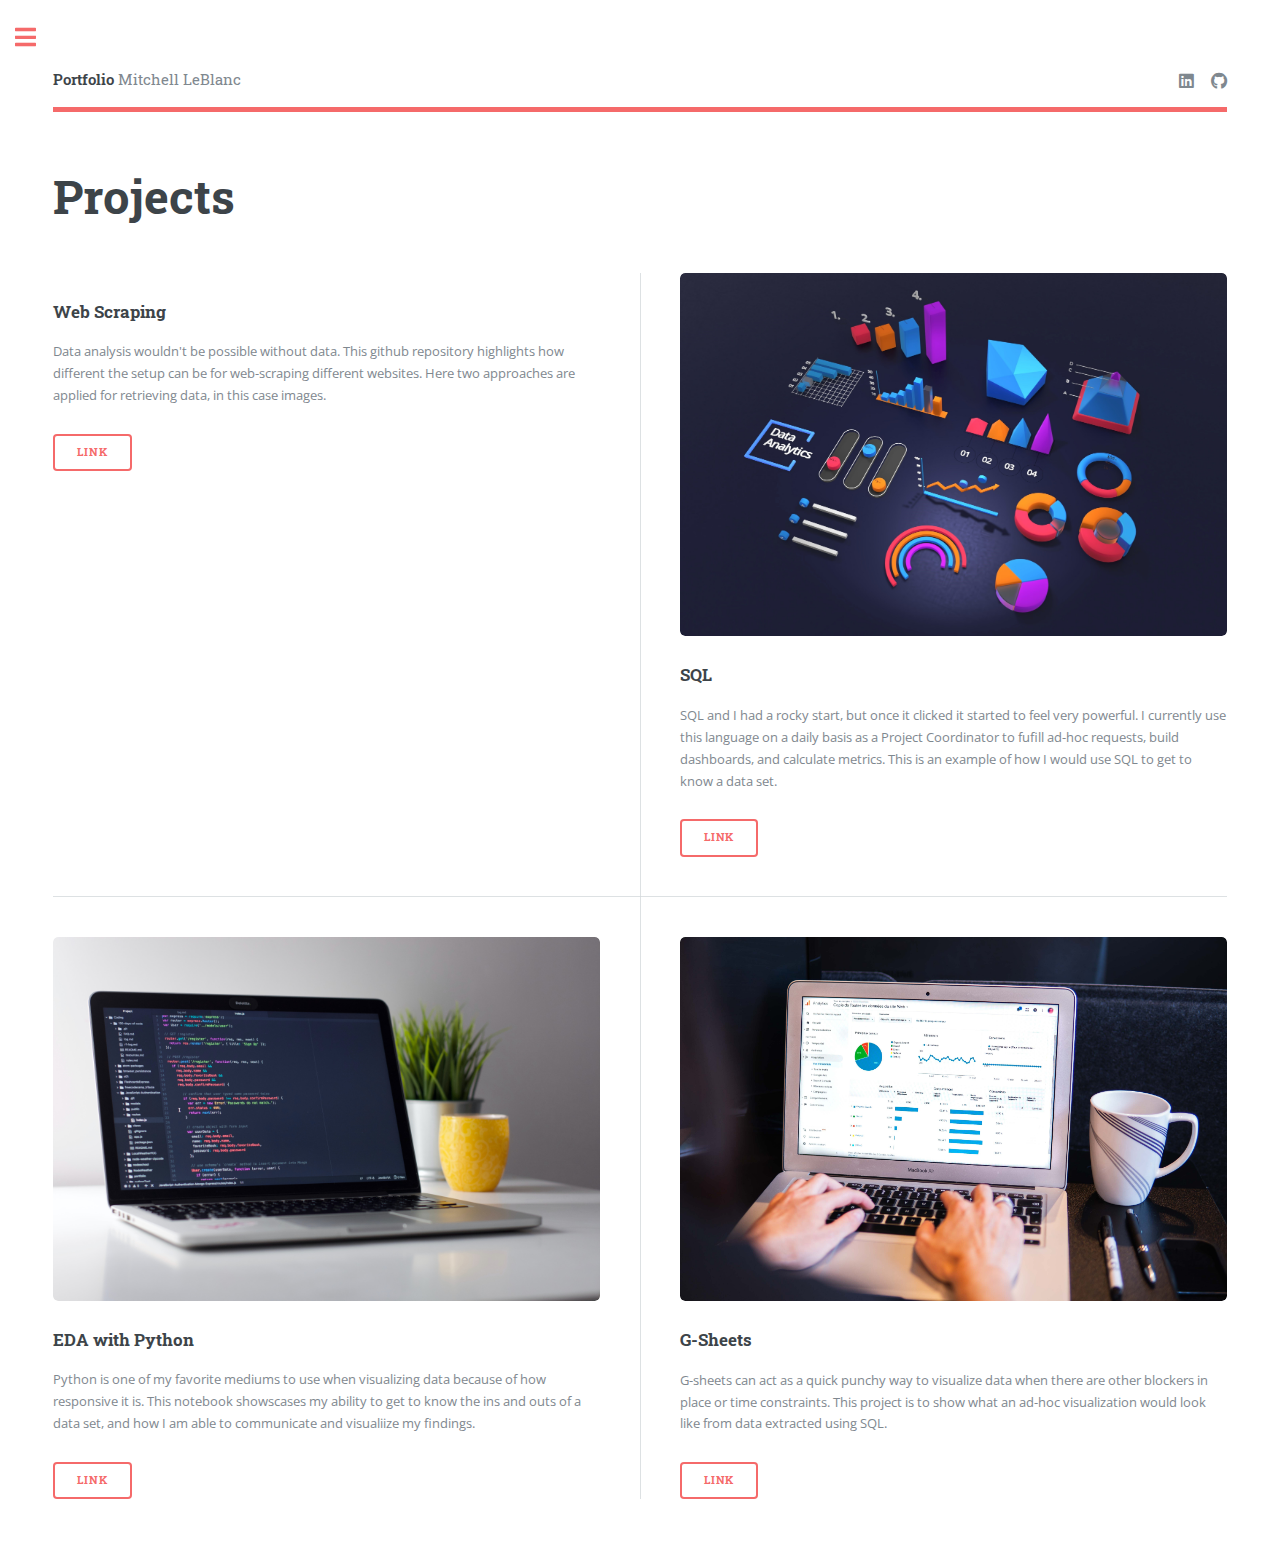
==== generic.html @ 8de735ad "Add files via upload" ====
<!DOCTYPE HTML>
<!--
	Editorial by HTML5 UP
	html5up.net | @ajlkn
	Free for personal and commercial use under the CCA 3.0 license (html5up.net/license)
-->
<html>
	<head>
		<title>Portfolio</title>
		<meta charset="utf-8" />
		<meta name="viewport" content="width=device-width, initial-scale=1, user-scalable=no" />
		<link rel="stylesheet" href="assets/css/main.css" />
	</head>
	<body class="is-preload">

		<!-- Wrapper -->
			<div id="wrapper">

				<!-- Main -->
					<div id="main">
						<div class="inner">

							<!-- Header -->
								<header id="header">
									<a href="index.html" class="logo"><strong>Portfolio</strong> Mitchell LeBlanc</a>
									<ul class="icons">
										<li><a href="https://www.linkedin.com/in/mitchell-leblanc-15a9021b3/" class="icon brands fa-linkedin"><span class="label">Medium</span></a></li>
										<li><a href="https://github.com/mitchell-MSL" class="icon brands fa-github"><span class="label">Instagram</span></a></li>
									</ul>
								</header>

							<!-- Content -->
								<section>
									<header class="main">
										<h1>Projects</h1>
									</header>
									<div class="posts">
										<article>
											<a href="https://github.com/mitchell-MSL/image-scraping" class="image fit"><img src="images/nathan-dumlao-kME9jbKd--s-unsplash.jpg" alt="" /></a>
											<h3>Web Scraping</h3>
											<p>Data analysis wouldn't be possible without data. This github repository highlights how different the setup can be for web-scraping different websites. Here two approaches are applied for retrieving data, in this case images.</p>
											<ul class="actions">
												<li><a href="https://github.com/mitchell-MSL/image-scraping" class="button">Link</a></li>
											</ul>
										</article>
										<article>
											<a href="https://www.kaggle.com/code/mitchellleblanc/eda-with-sql-ca-traffic" class="image fit"><img src="images/choong-deng-xiang--WXQm_NTK0U-unsplash.jpg" alt="" /></a>
											<h3>SQL</h3>
											<p>SQL and I had a rocky start, but once it clicked it started to feel very powerful. I currently use this language on a daily basis as a Project Coordinator to fufill ad-hoc requests, build dashboards, and calculate metrics. This is an example of how I would use SQL to get to know a data set. </p>
											<ul class="actions">
												<li><a href="https://www.kaggle.com/code/mitchellleblanc/eda-with-sql-ca-traffic" class="button">Link</a></li>
											</ul>
										</article>
										<article>
											<a href="https://www.kaggle.com/code/mitchellleblanc/game-sales-eda-msl" class="image fit"><img src="images/clement-helardot-95YRwf6CNw8-unsplash.jpg" alt="" /></a>
											<h3>EDA with Python</h3>
											<p>Python is one of my favorite mediums to use when visualizing data because of how responsive it is. This notebook showscases my ability to get to know the ins and outs of a data set, and how I am able to communicate and visualiize my findings.</p>
											<ul class="actions">
												<li><a href="https://www.kaggle.com/code/mitchellleblanc/game-sales-eda-msl" class="button">Link</a></li>
											</ul>
										</article>
										<article>
											<a href="https://docs.google.com/spreadsheets/d/18WpMLaXsEoI7jK9ycoTpSMz7BChAx4ia5gBkk2yL51Q/edit#gid=0" class="image fit"><img src="images/myriam-jessier-eveI7MOcSmw-unsplash.jpg" alt="" /></a>
											<h3>G-Sheets</h3>
											<p>G-sheets can act as a quick punchy way to visualize data when there are other blockers in place or time constraints. This project is to show what an ad-hoc visualization would look like from data extracted using SQL.</p>
											<ul class="actions">
												<li><a href="https://docs.google.com/spreadsheets/d/18WpMLaXsEoI7jK9ycoTpSMz7BChAx4ia5gBkk2yL51Q/edit#gid=0" class="button">Link</a></li>
											</ul>
										</article>
									</div>
								</section>

						</div>
					</div>

				<!-- Sidebar -->
					<div id="sidebar">
						<div class="inner">

							<!-- Menu -->
								<nav id="menu">
									<header class="major">
										<h2>Menu</h2>
									</header>
									<ul>
										<li><a href="index.html">About</a></li>
										<li><a href="generic.html">Portfolio</a></li>
									</ul>
								</nav>

							<!-- Section -->
								<!-- Section -->
								<section>
									<header class="major">
										<h2>Get in touch</h2>
									</header>
									<p>Please feel free to reach out with any questions or feedback about this portfolio.</p>
									<ul class="contact">
										<li class="icon solid fa-envelope"><a href="mitchell.leblanc.ml@gmail.com">mitchell.leblanc.ml@gmail.com</a></li>
										<li class="icon solid fa-home">Sunnyvale, CA<br />
										94086</li>
									</ul>
								</section>

						</div>
					</div>

			</div>

		<!-- Scripts -->
			<script src="assets/js/jquery.min.js"></script>
			<script src="assets/js/browser.min.js"></script>
			<script src="assets/js/breakpoints.min.js"></script>
			<script src="assets/js/util.js"></script>
			<script src="assets/js/main.js"></script>

	</body>
</html>
---- assets/css/main.css ----
@import url(fontawesome-all.min.css);
@import url("https://fonts.googleapis.com/css?family=Open+Sans:400,600,400italic,600italic|Roboto+Slab:400,700");
/*
	Editorial by HTML5 UP
	html5up.net | @ajlkn
	Free for personal and commercial use under the CCA 3.0 license (html5up.net/license)
*/
html, body, div, span, applet, object,
iframe, h1, h2, h3, h4, h5, h6, p, blockquote,
pre, a, abbr, acronym, address, big, cite,
code, del, dfn, em, img, ins, kbd, q, s, samp,
small, strike, strong, sub, sup, tt, var, b,
u, i, center, dl, dt, dd, ol, ul, li, fieldset,
form, label, legend, table, caption, tbody,
tfoot, thead, tr, th, td, article, aside,
canvas, details, embed, figure, figcaption,
footer, header, hgroup, menu, nav, output, ruby,
section, summary, time, mark, audio, video {
  margin: 0;
  padding: 0;
  border: 0;
  font-size: 100%;
  font: inherit;
  vertical-align: baseline; }

article, aside, details, figcaption, figure,
footer, header, hgroup, menu, nav, section {
  display: block; }

body {
  line-height: 1; }

ol, ul {
  list-style: none; }

blockquote, q {
  quotes: none; }
  blockquote:before, blockquote:after, q:before, q:after {
    content: '';
    content: none; }

table {
  border-collapse: collapse;
  border-spacing: 0; }

body {
  -webkit-text-size-adjust: none; }

mark {
  background-color: transparent;
  color: inherit; }

input::-moz-focus-inner {
  border: 0;
  padding: 0; }

input, select, textarea {
  -moz-appearance: none;
  -webkit-appearance: none;
  -ms-appearance: none;
  appearance: none; }

/* Basic */
@-ms-viewport {
  width: device-width; }

body {
  -ms-overflow-style: scrollbar; }

@media screen and (max-width: 480px) {
  html, body {
    min-width: 320px; } }

html {
  box-sizing: border-box; }

*, *:before, *:after {
  box-sizing: inherit; }

body {
  background: #ffffff; }
  body.is-preload *, body.is-preload *:before, body.is-preload *:after, body.is-resizing *, body.is-resizing *:before, body.is-resizing *:after {
    -moz-animation: none !important;
    -webkit-animation: none !important;
    -ms-animation: none !important;
    animation: none !important;
    -moz-transition: none !important;
    -webkit-transition: none !important;
    -ms-transition: none !important;
    transition: none !important; }

/* Type */
body, input, select, textarea {
  color: #7f888f;
  font-family: "Open Sans", sans-serif;
  font-size: 13pt;
  font-weight: 400;
  line-height: 1.65; }
  @media screen and (max-width: 1680px) {
    body, input, select, textarea {
      font-size: 11pt; } }
  @media screen and (max-width: 1280px) {
    body, input, select, textarea {
      font-size: 10pt; } }
  @media screen and (max-width: 360px) {
    body, input, select, textarea {
      font-size: 9pt; } }

a {
  -moz-transition: color 0.2s ease-in-out, border-bottom-color 0.2s ease-in-out;
  -webkit-transition: color 0.2s ease-in-out, border-bottom-color 0.2s ease-in-out;
  -ms-transition: color 0.2s ease-in-out, border-bottom-color 0.2s ease-in-out;
  transition: color 0.2s ease-in-out, border-bottom-color 0.2s ease-in-out;
  border-bottom: dotted 1px;
  color: #f56a6a;
  text-decoration: none; }
  a:hover {
    border-bottom-color: #f56a6a;
    color: #f56a6a !important; }
    a:hover strong {
      color: inherit; }

strong, b {
  color: #3d4449;
  font-weight: 600; }

em, i {
  font-style: italic; }

p {
  margin: 0 0 2em 0; }

h1, h2, h3, h4, h5, h6 {
  color: #3d4449;
  font-family: "Roboto Slab", serif;
  font-weight: 700;
  line-height: 1.5;
  margin: 0 0 1em 0; }
  h1 a, h2 a, h3 a, h4 a, h5 a, h6 a {
    color: inherit;
    text-decoration: none;
    border-bottom: 0; }

h1 {
  font-size: 4em;
  margin: 0 0 0.5em 0;
  line-height: 1.3; }

h2 {
  font-size: 1.75em; }

h3 {
  font-size: 1.25em; }

h4 {
  font-size: 1.1em; }

h5 {
  font-size: 0.9em; }

h6 {
  font-size: 0.7em; }

@media screen and (max-width: 1680px) {
  h1 {
    font-size: 3.5em; } }

@media screen and (max-width: 980px) {
  h1 {
    font-size: 3.25em; } }

@media screen and (max-width: 736px) {
  h1 {
    font-size: 2em;
    line-height: 1.4; }
  h2 {
    font-size: 1.5em; } }

sub {
  font-size: 0.8em;
  position: relative;
  top: 0.5em; }

sup {
  font-size: 0.8em;
  position: relative;
  top: -0.5em; }

blockquote {
  border-left: solid 3px rgba(210, 215, 217, 0.75);
  font-style: italic;
  margin: 0 0 2em 0;
  padding: 0.5em 0 0.5em 2em; }

code {
  background: rgba(230, 235, 237, 0.25);
  border-radius: 0.375em;
  border: solid 1px rgba(210, 215, 217, 0.75);
  font-family: "Courier New", monospace;
  font-size: 0.9em;
  margin: 0 0.25em;
  padding: 0.25em 0.65em; }

pre {
  -webkit-overflow-scrolling: touch;
  font-family: "Courier New", monospace;
  font-size: 0.9em;
  margin: 0 0 2em 0; }
  pre code {
    display: block;
    line-height: 1.75;
    padding: 1em 1.5em;
    overflow-x: auto; }

hr {
  border: 0;
  border-bottom: solid 1px rgba(210, 215, 217, 0.75);
  margin: 2em 0; }
  hr.major {
    margin: 3em 0; }

.align-left {
  text-align: left; }

.align-center {
  text-align: center; }

.align-right {
  text-align: right; }

/* Row */
.row {
  display: flex;
  flex-wrap: wrap;
  box-sizing: border-box;
  align-items: stretch; }
  .row > * {
    box-sizing: border-box; }
  .row.gtr-uniform > * > :last-child {
    margin-bottom: 0; }
  .row.aln-left {
    justify-content: flex-start; }
  .row.aln-center {
    justify-content: center; }
  .row.aln-right {
    justify-content: flex-end; }
  .row.aln-top {
    align-items: flex-start; }
  .row.aln-middle {
    align-items: center; }
  .row.aln-bottom {
    align-items: flex-end; }
  .row > .imp {
    order: -1; }
  .row > .col-1 {
    width: 8.33333%; }
  .row > .off-1 {
    margin-left: 8.33333%; }
  .row > .col-2 {
    width: 16.66667%; }
  .row > .off-2 {
    margin-left: 16.66667%; }
  .row > .col-3 {
    width: 25%; }
  .row > .off-3 {
    margin-left: 25%; }
  .row > .col-4 {
    width: 33.33333%; }
  .row > .off-4 {
    margin-left: 33.33333%; }
  .row > .col-5 {
    width: 41.66667%; }
  .row > .off-5 {
    margin-left: 41.66667%; }
  .row > .col-6 {
    width: 50%; }
  .row > .off-6 {
    margin-left: 50%; }
  .row > .col-7 {
    width: 58.33333%; }
  .row > .off-7 {
    margin-left: 58.33333%; }
  .row > .col-8 {
    width: 66.66667%; }
  .row > .off-8 {
    margin-left: 66.66667%; }
  .row > .col-9 {
    width: 75%; }
  .row > .off-9 {
    margin-left: 75%; }
  .row > .col-10 {
    width: 83.33333%; }
  .row > .off-10 {
    margin-left: 83.33333%; }
  .row > .col-11 {
    width: 91.66667%; }
  .row > .off-11 {
    margin-left: 91.66667%; }
  .row > .col-12 {
    width: 100%; }
  .row > .off-12 {
    margin-left: 100%; }
  .row.gtr-0 {
    margin-top: 0;
    margin-left: 0em; }
    .row.gtr-0 > * {
      padding: 0 0 0 0em; }
    .row.gtr-0.gtr-uniform {
      margin-top: 0em; }
      .row.gtr-0.gtr-uniform > * {
        padding-top: 0em; }
  .row.gtr-25 {
    margin-top: 0;
    margin-left: -0.375em; }
    .row.gtr-25 > * {
      padding: 0 0 0 0.375em; }
    .row.gtr-25.gtr-uniform {
      margin-top: -0.375em; }
      .row.gtr-25.gtr-uniform > * {
        padding-top: 0.375em; }
  .row.gtr-50 {
    margin-top: 0;
    margin-left: -0.75em; }
    .row.gtr-50 > * {
      padding: 0 0 0 0.75em; }
    .row.gtr-50.gtr-uniform {
      margin-top: -0.75em; }
      .row.gtr-50.gtr-uniform > * {
        padding-top: 0.75em; }
  .row {
    margin-top: 0;
    margin-left: -1.5em; }
    .row > * {
      padding: 0 0 0 1.5em; }
    .row.gtr-uniform {
      margin-top: -1.5em; }
      .row.gtr-uniform > * {
        padding-top: 1.5em; }
  .row.gtr-150 {
    margin-top: 0;
    margin-left: -2.25em; }
    .row.gtr-150 > * {
      padding: 0 0 0 2.25em; }
    .row.gtr-150.gtr-uniform {
      margin-top: -2.25em; }
      .row.gtr-150.gtr-uniform > * {
        padding-top: 2.25em; }
  .row.gtr-200 {
    margin-top: 0;
    margin-left: -3em; }
    .row.gtr-200 > * {
      padding: 0 0 0 3em; }
    .row.gtr-200.gtr-uniform {
      margin-top: -3em; }
      .row.gtr-200.gtr-uniform > * {
        padding-top: 3em; }
  @media screen and (max-width: 1680px) {
    .row {
      display: flex;
      flex-wrap: wrap;
      box-sizing: border-box;
      align-items: stretch; }
      .row > * {
        box-sizing: border-box; }
      .row.gtr-uniform > * > :last-child {
        margin-bottom: 0; }
      .row.aln-left {
        justify-content: flex-start; }
      .row.aln-center {
        justify-content: center; }
      .row.aln-right {
        justify-content: flex-end; }
      .row.aln-top {
        align-items: flex-start; }
      .row.aln-middle {
        align-items: center; }
      .row.aln-bottom {
        align-items: flex-end; }
      .row > .imp-xlarge {
        order: -1; }
      .row > .col-1-xlarge {
        width: 8.33333%; }
      .row > .off-1-xlarge {
        margin-left: 8.33333%; }
      .row > .col-2-xlarge {
        width: 16.66667%; }
      .row > .off-2-xlarge {
        margin-left: 16.66667%; }
      .row > .col-3-xlarge {
        width: 25%; }
      .row > .off-3-xlarge {
        margin-left: 25%; }
      .row > .col-4-xlarge {
        width: 33.33333%; }
      .row > .off-4-xlarge {
        margin-left: 33.33333%; }
      .row > .col-5-xlarge {
        width: 41.66667%; }
      .row > .off-5-xlarge {
        margin-left: 41.66667%; }
      .row > .col-6-xlarge {
        width: 50%; }
      .row > .off-6-xlarge {
        margin-left: 50%; }
      .row > .col-7-xlarge {
        width: 58.33333%; }
      .row > .off-7-xlarge {
        margin-left: 58.33333%; }
      .row > .col-8-xlarge {
        width: 66.66667%; }
      .row > .off-8-xlarge {
        margin-left: 66.66667%; }
      .row > .col-9-xlarge {
        width: 75%; }
      .row > .off-9-xlarge {
        margin-left: 75%; }
      .row > .col-10-xlarge {
        width: 83.33333%; }
      .row > .off-10-xlarge {
        margin-left: 83.33333%; }
      .row > .col-11-xlarge {
        width: 91.66667%; }
      .row > .off-11-xlarge {
        margin-left: 91.66667%; }
      .row > .col-12-xlarge {
        width: 100%; }
      .row > .off-12-xlarge {
        margin-left: 100%; }
      .row.gtr-0 {
        margin-top: 0;
        margin-left: 0em; }
        .row.gtr-0 > * {
          padding: 0 0 0 0em; }
        .row.gtr-0.gtr-uniform {
          margin-top: 0em; }
          .row.gtr-0.gtr-uniform > * {
            padding-top: 0em; }
      .row.gtr-25 {
        margin-top: 0;
        margin-left: -0.375em; }
        .row.gtr-25 > * {
          padding: 0 0 0 0.375em; }
        .row.gtr-25.gtr-uniform {
          margin-top: -0.375em; }
          .row.gtr-25.gtr-uniform > * {
            padding-top: 0.375em; }
      .row.gtr-50 {
        margin-top: 0;
        margin-left: -0.75em; }
        .row.gtr-50 > * {
          padding: 0 0 0 0.75em; }
        .row.gtr-50.gtr-uniform {
          margin-top: -0.75em; }
          .row.gtr-50.gtr-uniform > * {
            padding-top: 0.75em; }
      .row {
        margin-top: 0;
        margin-left: -1.5em; }
        .row > * {
          padding: 0 0 0 1.5em; }
        .row.gtr-uniform {
          margin-top: -1.5em; }
          .row.gtr-uniform > * {
            padding-top: 1.5em; }
      .row.gtr-150 {
        margin-top: 0;
        margin-left: -2.25em; }
        .row.gtr-150 > * {
          padding: 0 0 0 2.25em; }
        .row.gtr-150.gtr-uniform {
          margin-top: -2.25em; }
          .row.gtr-150.gtr-uniform > * {
            padding-top: 2.25em; }
      .row.gtr-200 {
        margin-top: 0;
        margin-left: -3em; }
        .row.gtr-200 > * {
          padding: 0 0 0 3em; }
        .row.gtr-200.gtr-uniform {
          margin-top: -3em; }
          .row.gtr-200.gtr-uniform > * {
            padding-top: 3em; } }
  @media screen and (max-width: 1280px) {
    .row {
      display: flex;
      flex-wrap: wrap;
      box-sizing: border-box;
      align-items: stretch; }
      .row > * {
        box-sizing: border-box; }
      .row.gtr-uniform > * > :last-child {
        margin-bottom: 0; }
      .row.aln-left {
        justify-content: flex-start; }
      .row.aln-center {
        justify-content: center; }
      .row.aln-right {
        justify-content: flex-end; }
      .row.aln-top {
        align-items: flex-start; }
      .row.aln-middle {
        align-items: center; }
      .row.aln-bottom {
        align-items: flex-end; }
      .row > .imp-large {
        order: -1; }
      .row > .col-1-large {
        width: 8.33333%; }
      .row > .off-1-large {
        margin-left: 8.33333%; }
      .row > .col-2-large {
        width: 16.66667%; }
      .row > .off-2-large {
        margin-left: 16.66667%; }
      .row > .col-3-large {
        width: 25%; }
      .row > .off-3-large {
        margin-left: 25%; }
      .row > .col-4-large {
        width: 33.33333%; }
      .row > .off-4-large {
        margin-left: 33.33333%; }
      .row > .col-5-large {
        width: 41.66667%; }
      .row > .off-5-large {
        margin-left: 41.66667%; }
      .row > .col-6-large {
        width: 50%; }
      .row > .off-6-large {
        margin-left: 50%; }
      .row > .col-7-large {
        width: 58.33333%; }
      .row > .off-7-large {
        margin-left: 58.33333%; }
      .row > .col-8-large {
        width: 66.66667%; }
      .row > .off-8-large {
        margin-left: 66.66667%; }
      .row > .col-9-large {
        width: 75%; }
      .row > .off-9-large {
        margin-left: 75%; }
      .row > .col-10-large {
        width: 83.33333%; }
      .row > .off-10-large {
        margin-left: 83.33333%; }
      .row > .col-11-large {
        width: 91.66667%; }
      .row > .off-11-large {
        margin-left: 91.66667%; }
      .row > .col-12-large {
        width: 100%; }
      .row > .off-12-large {
        margin-left: 100%; }
      .row.gtr-0 {
        margin-top: 0;
        margin-left: 0em; }
        .row.gtr-0 > * {
          padding: 0 0 0 0em; }
        .row.gtr-0.gtr-uniform {
          margin-top: 0em; }
          .row.gtr-0.gtr-uniform > * {
            padding-top: 0em; }
      .row.gtr-25 {
        margin-top: 0;
        margin-left: -0.375em; }
        .row.gtr-25 > * {
          padding: 0 0 0 0.375em; }
        .row.gtr-25.gtr-uniform {
          margin-top: -0.375em; }
          .row.gtr-25.gtr-uniform > * {
            padding-top: 0.375em; }
      .row.gtr-50 {
        margin-top: 0;
        margin-left: -0.75em; }
        .row.gtr-50 > * {
          padding: 0 0 0 0.75em; }
        .row.gtr-50.gtr-uniform {
          margin-top: -0.75em; }
          .row.gtr-50.gtr-uniform > * {
            padding-top: 0.75em; }
      .row {
        margin-top: 0;
        margin-left: -1.5em; }
        .row > * {
          padding: 0 0 0 1.5em; }
        .row.gtr-uniform {
          margin-top: -1.5em; }
          .row.gtr-uniform > * {
            padding-top: 1.5em; }
      .row.gtr-150 {
        margin-top: 0;
        margin-left: -2.25em; }
        .row.gtr-150 > * {
          padding: 0 0 0 2.25em; }
        .row.gtr-150.gtr-uniform {
          margin-top: -2.25em; }
          .row.gtr-150.gtr-uniform > * {
            padding-top: 2.25em; }
      .row.gtr-200 {
        margin-top: 0;
        margin-left: -3em; }
        .row.gtr-200 > * {
          padding: 0 0 0 3em; }
        .row.gtr-200.gtr-uniform {
          margin-top: -3em; }
          .row.gtr-200.gtr-uniform > * {
            padding-top: 3em; } }
  @media screen and (max-width: 980px) {
    .row {
      display: flex;
      flex-wrap: wrap;
      box-sizing: border-box;
      align-items: stretch; }
      .row > * {
        box-sizing: border-box; }
      .row.gtr-uniform > * > :last-child {
        margin-bottom: 0; }
      .row.aln-left {
        justify-content: flex-start; }
      .row.aln-center {
        justify-content: center; }
      .row.aln-right {
        justify-content: flex-end; }
      .row.aln-top {
        align-items: flex-start; }
      .row.aln-middle {
        align-items: center; }
      .row.aln-bottom {
        align-items: flex-end; }
      .row > .imp-medium {
        order: -1; }
      .row > .col-1-medium {
        width: 8.33333%; }
      .row > .off-1-medium {
        margin-left: 8.33333%; }
      .row > .col-2-medium {
        width: 16.66667%; }
      .row > .off-2-medium {
        margin-left: 16.66667%; }
      .row > .col-3-medium {
        width: 25%; }
      .row > .off-3-medium {
        margin-left: 25%; }
      .row > .col-4-medium {
        width: 33.33333%; }
      .row > .off-4-medium {
        margin-left: 33.33333%; }
      .row > .col-5-medium {
        width: 41.66667%; }
      .row > .off-5-medium {
        margin-left: 41.66667%; }
      .row > .col-6-medium {
        width: 50%; }
      .row > .off-6-medium {
        margin-left: 50%; }
      .row > .col-7-medium {
        width: 58.33333%; }
      .row > .off-7-medium {
        margin-left: 58.33333%; }
      .row > .col-8-medium {
        width: 66.66667%; }
      .row > .off-8-medium {
        margin-left: 66.66667%; }
      .row > .col-9-medium {
        width: 75%; }
      .row > .off-9-medium {
        margin-left: 75%; }
      .row > .col-10-medium {
        width: 83.33333%; }
      .row > .off-10-medium {
        margin-left: 83.33333%; }
      .row > .col-11-medium {
        width: 91.66667%; }
      .row > .off-11-medium {
        margin-left: 91.66667%; }
      .row > .col-12-medium {
        width: 100%; }
      .row > .off-12-medium {
        margin-left: 100%; }
      .row.gtr-0 {
        margin-top: 0;
        margin-left: 0em; }
        .row.gtr-0 > * {
          padding: 0 0 0 0em; }
        .row.gtr-0.gtr-uniform {
          margin-top: 0em; }
          .row.gtr-0.gtr-uniform > * {
            padding-top: 0em; }
      .row.gtr-25 {
        margin-top: 0;
        margin-left: -0.375em; }
        .row.gtr-25 > * {
          padding: 0 0 0 0.375em; }
        .row.gtr-25.gtr-uniform {
          margin-top: -0.375em; }
          .row.gtr-25.gtr-uniform > * {
            padding-top: 0.375em; }
      .row.gtr-50 {
        margin-top: 0;
        margin-left: -0.75em; }
        .row.gtr-50 > * {
          padding: 0 0 0 0.75em; }
        .row.gtr-50.gtr-uniform {
          margin-top: -0.75em; }
          .row.gtr-50.gtr-uniform > * {
            padding-top: 0.75em; }
      .row {
        margin-top: 0;
        margin-left: -1.5em; }
        .row > * {
          padding: 0 0 0 1.5em; }
        .row.gtr-uniform {
          margin-top: -1.5em; }
          .row.gtr-uniform > * {
            padding-top: 1.5em; }
      .row.gtr-150 {
        margin-top: 0;
        margin-left: -2.25em; }
        .row.gtr-150 > * {
          padding: 0 0 0 2.25em; }
        .row.gtr-150.gtr-uniform {
          margin-top: -2.25em; }
          .row.gtr-150.gtr-uniform > * {
            padding-top: 2.25em; }
      .row.gtr-200 {
        margin-top: 0;
        margin-left: -3em; }
        .row.gtr-200 > * {
          padding: 0 0 0 3em; }
        .row.gtr-200.gtr-uniform {
          margin-top: -3em; }
          .row.gtr-200.gtr-uniform > * {
            padding-top: 3em; } }
  @media screen and (max-width: 736px) {
    .row {
      display: flex;
      flex-wrap: wrap;
      box-sizing: border-box;
      align-items: stretch; }
      .row > * {
        box-sizing: border-box; }
      .row.gtr-uniform > * > :last-child {
        margin-bottom: 0; }
      .row.aln-left {
        justify-content: flex-start; }
      .row.aln-center {
        justify-content: center; }
      .row.aln-right {
        justify-content: flex-end; }
      .row.aln-top {
        align-items: flex-start; }
      .row.aln-middle {
        align-items: center; }
      .row.aln-bottom {
        align-items: flex-end; }
      .row > .imp-small {
        order: -1; }
      .row > .col-1-small {
        width: 8.33333%; }
      .row > .off-1-small {
        margin-left: 8.33333%; }
      .row > .col-2-small {
        width: 16.66667%; }
      .row > .off-2-small {
        margin-left: 16.66667%; }
      .row > .col-3-small {
        width: 25%; }
      .row > .off-3-small {
        margin-left: 25%; }
      .row > .col-4-small {
        width: 33.33333%; }
      .row > .off-4-small {
        margin-left: 33.33333%; }
      .row > .col-5-small {
        width: 41.66667%; }
      .row > .off-5-small {
        margin-left: 41.66667%; }
      .row > .col-6-small {
        width: 50%; }
      .row > .off-6-small {
        margin-left: 50%; }
      .row > .col-7-small {
        width: 58.33333%; }
      .row > .off-7-small {
        margin-left: 58.33333%; }
      .row > .col-8-small {
        width: 66.66667%; }
      .row > .off-8-small {
        margin-left: 66.66667%; }
      .row > .col-9-small {
        width: 75%; }
      .row > .off-9-small {
        margin-left: 75%; }
      .row > .col-10-small {
        width: 83.33333%; }
      .row > .off-10-small {
        margin-left: 83.33333%; }
      .row > .col-11-small {
        width: 91.66667%; }
      .row > .off-11-small {
        margin-left: 91.66667%; }
      .row > .col-12-small {
        width: 100%; }
      .row > .off-12-small {
        margin-left: 100%; }
      .row.gtr-0 {
        margin-top: 0;
        margin-left: 0em; }
        .row.gtr-0 > * {
          padding: 0 0 0 0em; }
        .row.gtr-0.gtr-uniform {
          margin-top: 0em; }
          .row.gtr-0.gtr-uniform > * {
            padding-top: 0em; }
      .row.gtr-25 {
        margin-top: 0;
        margin-left: -0.375em; }
        .row.gtr-25 > * {
          padding: 0 0 0 0.375em; }
        .row.gtr-25.gtr-uniform {
          margin-top: -0.375em; }
          .row.gtr-25.gtr-uniform > * {
            padding-top: 0.375em; }
      .row.gtr-50 {
        margin-top: 0;
        margin-left: -0.75em; }
        .row.gtr-50 > * {
          padding: 0 0 0 0.75em; }
        .row.gtr-50.gtr-uniform {
          margin-top: -0.75em; }
          .row.gtr-50.gtr-uniform > * {
            padding-top: 0.75em; }
      .row {
        margin-top: 0;
        margin-left: -1.5em; }
        .row > * {
          padding: 0 0 0 1.5em; }
        .row.gtr-uniform {
          margin-top: -1.5em; }
          .row.gtr-uniform > * {
            padding-top: 1.5em; }
      .row.gtr-150 {
        margin-top: 0;
        margin-left: -2.25em; }
        .row.gtr-150 > * {
          padding: 0 0 0 2.25em; }
        .row.gtr-150.gtr-uniform {
          margin-top: -2.25em; }
          .row.gtr-150.gtr-uniform > * {
            padding-top: 2.25em; }
      .row.gtr-200 {
        margin-top: 0;
        margin-left: -3em; }
        .row.gtr-200 > * {
          padding: 0 0 0 3em; }
        .row.gtr-200.gtr-uniform {
          margin-top: -3em; }
          .row.gtr-200.gtr-uniform > * {
            padding-top: 3em; } }
  @media screen and (max-width: 480px) {
    .row {
      display: flex;
      flex-wrap: wrap;
      box-sizing: border-box;
      align-items: stretch; }
      .row > * {
        box-sizing: border-box; }
      .row.gtr-uniform > * > :last-child {
        margin-bottom: 0; }
      .row.aln-left {
        justify-content: flex-start; }
      .row.aln-center {
        justify-content: center; }
      .row.aln-right {
        justify-content: flex-end; }
      .row.aln-top {
        align-items: flex-start; }
      .row.aln-middle {
        align-items: center; }
      .row.aln-bottom {
        align-items: flex-end; }
      .row > .imp-xsmall {
        order: -1; }
      .row > .col-1-xsmall {
        width: 8.33333%; }
      .row > .off-1-xsmall {
        margin-left: 8.33333%; }
      .row > .col-2-xsmall {
        width: 16.66667%; }
      .row > .off-2-xsmall {
        margin-left: 16.66667%; }
      .row > .col-3-xsmall {
        width: 25%; }
      .row > .off-3-xsmall {
        margin-left: 25%; }
      .row > .col-4-xsmall {
        width: 33.33333%; }
      .row > .off-4-xsmall {
        margin-left: 33.33333%; }
      .row > .col-5-xsmall {
        width: 41.66667%; }
      .row > .off-5-xsmall {
        margin-left: 41.66667%; }
      .row > .col-6-xsmall {
        width: 50%; }
      .row > .off-6-xsmall {
        margin-left: 50%; }
      .row > .col-7-xsmall {
        width: 58.33333%; }
      .row > .off-7-xsmall {
        margin-left: 58.33333%; }
      .row > .col-8-xsmall {
        width: 66.66667%; }
      .row > .off-8-xsmall {
        margin-left: 66.66667%; }
      .row > .col-9-xsmall {
        width: 75%; }
      .row > .off-9-xsmall {
        margin-left: 75%; }
      .row > .col-10-xsmall {
        width: 83.33333%; }
      .row > .off-10-xsmall {
        margin-left: 83.33333%; }
      .row > .col-11-xsmall {
        width: 91.66667%; }
      .row > .off-11-xsmall {
        margin-left: 91.66667%; }
      .row > .col-12-xsmall {
        width: 100%; }
      .row > .off-12-xsmall {
        margin-left: 100%; }
      .row.gtr-0 {
        margin-top: 0;
        margin-left: 0em; }
        .row.gtr-0 > * {
          padding: 0 0 0 0em; }
        .row.gtr-0.gtr-uniform {
          margin-top: 0em; }
          .row.gtr-0.gtr-uniform > * {
            padding-top: 0em; }
      .row.gtr-25 {
        margin-top: 0;
        margin-left: -0.375em; }
        .row.gtr-25 > * {
          padding: 0 0 0 0.375em; }
        .row.gtr-25.gtr-uniform {
          margin-top: -0.375em; }
          .row.gtr-25.gtr-uniform > * {
            padding-top: 0.375em; }
      .row.gtr-50 {
        margin-top: 0;
        margin-left: -0.75em; }
        .row.gtr-50 > * {
          padding: 0 0 0 0.75em; }
        .row.gtr-50.gtr-uniform {
          margin-top: -0.75em; }
          .row.gtr-50.gtr-uniform > * {
            padding-top: 0.75em; }
      .row {
        margin-top: 0;
        margin-left: -1.5em; }
        .row > * {
          padding: 0 0 0 1.5em; }
        .row.gtr-uniform {
          margin-top: -1.5em; }
          .row.gtr-uniform > * {
            padding-top: 1.5em; }
      .row.gtr-150 {
        margin-top: 0;
        margin-left: -2.25em; }
        .row.gtr-150 > * {
          padding: 0 0 0 2.25em; }
        .row.gtr-150.gtr-uniform {
          margin-top: -2.25em; }
          .row.gtr-150.gtr-uniform > * {
            padding-top: 2.25em; }
      .row.gtr-200 {
        margin-top: 0;
        margin-left: -3em; }
        .row.gtr-200 > * {
          padding: 0 0 0 3em; }
        .row.gtr-200.gtr-uniform {
          margin-top: -3em; }
          .row.gtr-200.gtr-uniform > * {
            padding-top: 3em; } }

/* Section/Article */
section.special, article.special {
  text-align: center; }

header p {
  font-family: "Roboto Slab", serif;
  font-size: 1em;
  font-weight: 400;
  letter-spacing: 0.075em;
  margin-top: -0.5em;
  text-transform: uppercase; }

header.major > :last-child {
  border-bottom: solid 3px #f56a6a;
  display: inline-block;
  margin: 0 0 2em 0;
  padding: 0 0.75em 0.5em 0; }

header.main > :last-child {
  margin: 0 0 1em 0; }

/* Form */
form {
  margin: 0 0 2em 0; }

label {
  color: #3d4449;
  display: block;
  font-size: 0.9em;
  font-weight: 600;
  margin: 0 0 1em 0; }

input[type="text"],
input[type="password"],
input[type="email"],
input[type="tel"],
input[type="search"],
input[type="url"],
select,
textarea {
  -moz-appearance: none;
  -webkit-appearance: none;
  -ms-appearance: none;
  appearance: none;
  background: #ffffff;
  border-radius: 0.375em;
  border: none;
  border: solid 1px rgba(210, 215, 217, 0.75);
  color: inherit;
  display: block;
  outline: 0;
  padding: 0 1em;
  text-decoration: none;
  width: 100%; }
  input[type="text"]:invalid,
  input[type="password"]:invalid,
  input[type="email"]:invalid,
  input[type="tel"]:invalid,
  input[type="search"]:invalid,
  input[type="url"]:invalid,
  select:invalid,
  textarea:invalid {
    box-shadow: none; }
  input[type="text"]:focus,
  input[type="password"]:focus,
  input[type="email"]:focus,
  input[type="tel"]:focus,
  input[type="search"]:focus,
  input[type="url"]:focus,
  select:focus,
  textarea:focus {
    border-color: #f56a6a;
    box-shadow: 0 0 0 1px #f56a6a; }

select {
  background-image: url("data:image/svg+xml;charset=utf8,%3Csvg xmlns='http://www.w3.org/2000/svg' width='40' height='40' preserveAspectRatio='none' viewBox='0 0 40 40'%3E%3Cpath d='M9.4,12.3l10.4,10.4l10.4-10.4c0.2-0.2,0.5-0.4,0.9-0.4c0.3,0,0.6,0.1,0.9,0.4l3.3,3.3c0.2,0.2,0.4,0.5,0.4,0.9 c0,0.4-0.1,0.6-0.4,0.9L20.7,31.9c-0.2,0.2-0.5,0.4-0.9,0.4c-0.3,0-0.6-0.1-0.9-0.4L4.3,17.3c-0.2-0.2-0.4-0.5-0.4-0.9 c0-0.4,0.1-0.6,0.4-0.9l3.3-3.3c0.2-0.2,0.5-0.4,0.9-0.4S9.1,12.1,9.4,12.3z' fill='rgba(210, 215, 217, 0.75)' /%3E%3C/svg%3E");
  background-size: 1.25em;
  background-repeat: no-repeat;
  background-position: calc(100% - 1em) center;
  height: 2.75em;
  padding-right: 2.75em;
  text-overflow: ellipsis; }
  select option {
    color: #3d4449;
    background: #ffffff; }
  select:focus::-ms-value {
    background-color: transparent; }
  select::-ms-expand {
    display: none; }

input[type="text"],
input[type="password"],
input[type="email"],
input[type="tel"],
input[type="search"],
input[type="url"],
select {
  height: 2.75em; }

textarea {
  padding: 0.75em 1em; }

input[type="checkbox"],
input[type="radio"] {
  -moz-appearance: none;
  -webkit-appearance: none;
  -ms-appearance: none;
  appearance: none;
  display: block;
  float: left;
  margin-right: -2em;
  opacity: 0;
  width: 1em;
  z-index: -1; }
  input[type="checkbox"] + label,
  input[type="radio"] + label {
    text-decoration: none;
    color: #7f888f;
    cursor: pointer;
    display: inline-block;
    font-size: 1em;
    font-weight: 400;
    padding-left: 2.4em;
    padding-right: 0.75em;
    position: relative; }
    input[type="checkbox"] + label:before,
    input[type="radio"] + label:before {
      -moz-osx-font-smoothing: grayscale;
      -webkit-font-smoothing: antialiased;
      display: inline-block;
      font-style: normal;
      font-variant: normal;
      text-rendering: auto;
      line-height: 1;
      text-transform: none !important;
      font-family: 'Font Awesome 5 Free';
      font-weight: 900; }
    input[type="checkbox"] + label:before,
    input[type="radio"] + label:before {
      background: #ffffff;
      border-radius: 0.375em;
      border: solid 1px rgba(210, 215, 217, 0.75);
      content: '';
      display: inline-block;
      font-size: 0.8em;
      height: 2.0625em;
      left: 0;
      line-height: 2.0625em;
      position: absolute;
      text-align: center;
      top: 0;
      width: 2.0625em; }
  input[type="checkbox"]:checked + label:before,
  input[type="radio"]:checked + label:before {
    background: #3d4449;
    border-color: #3d4449;
    color: #ffffff;
    content: '\f00c'; }
  input[type="checkbox"]:focus + label:before,
  input[type="radio"]:focus + label:before {
    border-color: #f56a6a;
    box-shadow: 0 0 0 1px #f56a6a; }

input[type="checkbox"] + label:before {
  border-radius: 0.375em; }

input[type="radio"] + label:before {
  border-radius: 100%; }

::-webkit-input-placeholder {
  color: #9fa3a6 !important;
  opacity: 1.0; }

:-moz-placeholder {
  color: #9fa3a6 !important;
  opacity: 1.0; }

::-moz-placeholder {
  color: #9fa3a6 !important;
  opacity: 1.0; }

:-ms-input-placeholder {
  color: #9fa3a6 !important;
  opacity: 1.0; }

/* Box */
.box {
  border-radius: 0.375em;
  border: solid 1px rgba(210, 215, 217, 0.75);
  margin-bottom: 2em;
  padding: 1.5em; }
  .box > :last-child,
  .box > :last-child > :last-child,
  .box > :last-child > :last-child > :last-child {
    margin-bottom: 0; }
  .box.alt {
    border: 0;
    border-radius: 0;
    padding: 0; }

/* Icon */
.icon {
  text-decoration: none;
  border-bottom: none;
  position: relative; }
  .icon:before {
    -moz-osx-font-smoothing: grayscale;
    -webkit-font-smoothing: antialiased;
    display: inline-block;
    font-style: normal;
    font-variant: normal;
    text-rendering: auto;
    line-height: 1;
    text-transform: none !important;
    font-family: 'Font Awesome 5 Free';
    font-weight: 400; }
  .icon > .label {
    display: none; }
  .icon:before {
    line-height: inherit; }
  .icon.solid:before {
    font-weight: 900; }
  .icon.brands:before {
    font-family: 'Font Awesome 5 Brands'; }

/* Image */
.image {
  border-radius: 0.375em;
  border: 0;
  display: inline-block;
  position: relative; }
  .image img {
    border-radius: 0.375em;
    display: block; }
  .image.left, .image.right {
    max-width: 40%; }
    .image.left img, .image.right img {
      width: 100%; }
  .image.left {
    float: left;
    padding: 0 1.5em 1em 0;
    top: 0.25em; }
  .image.right {
    float: right;
    padding: 0 0 1em 1.5em;
    top: 0.25em; }
  .image.fit {
    display: block;
    margin: 0 0 2em 0;
    width: 100%; }
    .image.fit img {
      width: 100%; }
  .image.main {
    display: block;
    margin: 0 0 3em 0;
    width: 100%; }
    .image.main img {
      width: 100%; }

a.image {
  overflow: hidden; }
  a.image img {
    -moz-transition: -moz-transform 0.2s ease;
    -webkit-transition: -webkit-transform 0.2s ease;
    -ms-transition: -ms-transform 0.2s ease;
    transition: transform 0.2s ease; }
  a.image:hover img {
    -moz-transform: scale(1.075);
    -webkit-transform: scale(1.075);
    -ms-transform: scale(1.075);
    transform: scale(1.075); }

/* List */
ol {
  list-style: decimal;
  margin: 0 0 2em 0;
  padding-left: 1.25em; }
  ol li {
    padding-left: 0.25em; }

ul {
  list-style: disc;
  margin: 0 0 2em 0;
  padding-left: 1em; }
  ul li {
    padding-left: 0.5em; }
  ul.alt {
    list-style: none;
    padding-left: 0; }
    ul.alt li {
      border-top: solid 1px rgba(210, 215, 217, 0.75);
      padding: 0.5em 0; }
      ul.alt li:first-child {
        border-top: 0;
        padding-top: 0; }

dl {
  margin: 0 0 2em 0; }
  dl dt {
    display: block;
    font-weight: 600;
    margin: 0 0 1em 0; }
  dl dd {
    margin-left: 2em; }

/* Actions */
ul.actions {
  display: -moz-flex;
  display: -webkit-flex;
  display: -ms-flex;
  display: flex;
  cursor: default;
  list-style: none;
  margin-left: -1em;
  padding-left: 0; }
  ul.actions li {
    padding: 0 0 0 1em;
    vertical-align: middle; }
  ul.actions.special {
    -moz-justify-content: center;
    -webkit-justify-content: center;
    -ms-justify-content: center;
    justify-content: center;
    width: 100%;
    margin-left: 0; }
    ul.actions.special li:first-child {
      padding-left: 0; }
  ul.actions.stacked {
    -moz-flex-direction: column;
    -webkit-flex-direction: column;
    -ms-flex-direction: column;
    flex-direction: column;
    margin-left: 0; }
    ul.actions.stacked li {
      padding: 1.3em 0 0 0; }
      ul.actions.stacked li:first-child {
        padding-top: 0; }
  ul.actions.fit {
    width: calc(100% + 1em); }
    ul.actions.fit li {
      -moz-flex-grow: 1;
      -webkit-flex-grow: 1;
      -ms-flex-grow: 1;
      flex-grow: 1;
      -moz-flex-shrink: 1;
      -webkit-flex-shrink: 1;
      -ms-flex-shrink: 1;
      flex-shrink: 1;
      width: 100%; }
      ul.actions.fit li > * {
        width: 100%; }
    ul.actions.fit.stacked {
      width: 100%; }

/* Icons */
ul.icons {
  cursor: default;
  list-style: none;
  padding-left: 0; }
  ul.icons li {
    display: inline-block;
    padding: 0 1em 0 0; }
    ul.icons li:last-child {
      padding-right: 0; }
    ul.icons li .icon {
      color: inherit; }
      ul.icons li .icon:before {
        font-size: 1.25em; }

/* Contact */
ul.contact {
  list-style: none;
  padding: 0; }
  ul.contact li {
    text-decoration: none;
    border-top: solid 1px rgba(210, 215, 217, 0.75);
    margin: 1.5em 0 0 0;
    padding: 1.5em 0 0 3em;
    position: relative; }
    ul.contact li:before {
      -moz-osx-font-smoothing: grayscale;
      -webkit-font-smoothing: antialiased;
      display: inline-block;
      font-style: normal;
      font-variant: normal;
      text-rendering: auto;
      line-height: 1;
      text-transform: none !important;
      font-family: 'Font Awesome 5 Free';
      font-weight: 400; }
    ul.contact li:before {
      color: #f56a6a;
      display: inline-block;
      font-size: 1.5em;
      height: 1.125em;
      left: 0;
      line-height: 1.125em;
      position: absolute;
      text-align: center;
      top: 1em;
      width: 1.5em; }
    ul.contact li:first-child {
      border-top: 0;
      margin-top: 0;
      padding-top: 0; }
      ul.contact li:first-child:before {
        top: 0; }
    ul.contact li a {
      color: inherit; }

/* Pagination */
ul.pagination {
  cursor: default;
  list-style: none;
  padding-left: 0; }
  ul.pagination li {
    display: inline-block;
    padding-left: 0;
    vertical-align: middle; }
    ul.pagination li > .page {
      -moz-transition: background-color 0.2s ease-in-out, color 0.2s ease-in-out;
      -webkit-transition: background-color 0.2s ease-in-out, color 0.2s ease-in-out;
      -ms-transition: background-color 0.2s ease-in-out, color 0.2s ease-in-out;
      transition: background-color 0.2s ease-in-out, color 0.2s ease-in-out;
      border-bottom: 0;
      border-radius: 0.375em;
      display: inline-block;
      font-size: 0.8em;
      font-weight: 600;
      height: 2em;
      line-height: 2em;
      margin: 0 0.125em;
      min-width: 2em;
      padding: 0 0.5em;
      text-align: center; }
      ul.pagination li > .page.active {
        background-color: #f56a6a;
        color: #ffffff !important; }
        ul.pagination li > .page.active:hover {
          background-color: #f67878; }
        ul.pagination li > .page.active:active {
          background-color: #f45c5c; }
    ul.pagination li:first-child {
      padding-right: 0.75em; }
    ul.pagination li:last-child {
      padding-left: 0.75em; }
  @media screen and (max-width: 480px) {
    ul.pagination li:nth-child(n+2):nth-last-child(n+2) {
      display: none; }
    ul.pagination li:first-child {
      padding-right: 0; } }

/* Table */
.table-wrapper {
  -webkit-overflow-scrolling: touch;
  overflow-x: auto; }

table {
  margin: 0 0 2em 0;
  width: 100%; }
  table tbody tr {
    border: solid 1px rgba(210, 215, 217, 0.75);
    border-left: 0;
    border-right: 0; }
    table tbody tr:nth-child(2n + 1) {
      background-color: rgba(230, 235, 237, 0.25); }
  table td {
    padding: 0.75em 0.75em; }
  table th {
    color: #3d4449;
    font-size: 0.9em;
    font-weight: 600;
    padding: 0 0.75em 0.75em 0.75em;
    text-align: left; }
  table thead {
    border-bottom: solid 2px rgba(210, 215, 217, 0.75); }
  table tfoot {
    border-top: solid 2px rgba(210, 215, 217, 0.75); }
  table.alt {
    border-collapse: separate; }
    table.alt tbody tr td {
      border: solid 1px rgba(210, 215, 217, 0.75);
      border-left-width: 0;
      border-top-width: 0; }
      table.alt tbody tr td:first-child {
        border-left-width: 1px; }
    table.alt tbody tr:first-child td {
      border-top-width: 1px; }
    table.alt thead {
      border-bottom: 0; }
    table.alt tfoot {
      border-top: 0; }

/* Button */
input[type="submit"],
input[type="reset"],
input[type="button"],
button,
.button {
  -moz-appearance: none;
  -webkit-appearance: none;
  -ms-appearance: none;
  appearance: none;
  -moz-transition: background-color 0.2s ease-in-out, color 0.2s ease-in-out;
  -webkit-transition: background-color 0.2s ease-in-out, color 0.2s ease-in-out;
  -ms-transition: background-color 0.2s ease-in-out, color 0.2s ease-in-out;
  transition: background-color 0.2s ease-in-out, color 0.2s ease-in-out;
  background-color: transparent;
  border-radius: 0.375em;
  border: 0;
  box-shadow: inset 0 0 0 2px #f56a6a;
  color: #f56a6a !important;
  cursor: pointer;
  display: inline-block;
  font-family: "Roboto Slab", serif;
  font-size: 0.8em;
  font-weight: 700;
  height: 3.5em;
  letter-spacing: 0.075em;
  line-height: 3.5em;
  padding: 0 2.25em;
  text-align: center;
  text-decoration: none;
  text-transform: uppercase;
  white-space: nowrap; }
  input[type="submit"]:hover,
  input[type="reset"]:hover,
  input[type="button"]:hover,
  button:hover,
  .button:hover {
    background-color: rgba(245, 106, 106, 0.05); }
  input[type="submit"]:active,
  input[type="reset"]:active,
  input[type="button"]:active,
  button:active,
  .button:active {
    background-color: rgba(245, 106, 106, 0.15); }
  input[type="submit"].icon:before,
  input[type="reset"].icon:before,
  input[type="button"].icon:before,
  button.icon:before,
  .button.icon:before {
    margin-right: 0.5em; }
  input[type="submit"].fit,
  input[type="reset"].fit,
  input[type="button"].fit,
  button.fit,
  .button.fit {
    width: 100%; }
  input[type="submit"].small,
  input[type="reset"].small,
  input[type="button"].small,
  button.small,
  .button.small {
    font-size: 0.6em; }
  input[type="submit"].large,
  input[type="reset"].large,
  input[type="button"].large,
  button.large,
  .button.large {
    font-size: 1em;
    height: 3.65em;
    line-height: 3.65em; }
  input[type="submit"].primary,
  input[type="reset"].primary,
  input[type="button"].primary,
  button.primary,
  .button.primary {
    background-color: #f56a6a;
    box-shadow: none;
    color: #ffffff !important; }
    input[type="submit"].primary:hover,
    input[type="reset"].primary:hover,
    input[type="button"].primary:hover,
    button.primary:hover,
    .button.primary:hover {
      background-color: #f67878; }
    input[type="submit"].primary:active,
    input[type="reset"].primary:active,
    input[type="button"].primary:active,
    button.primary:active,
    .button.primary:active {
      background-color: #f45c5c; }
  input[type="submit"].disabled, input[type="submit"]:disabled,
  input[type="reset"].disabled,
  input[type="reset"]:disabled,
  input[type="button"].disabled,
  input[type="button"]:disabled,
  button.disabled,
  button:disabled,
  .button.disabled,
  .button:disabled {
    pointer-events: none;
    opacity: 0.25; }

/* Mini Posts */
.mini-posts article {
  border-top: solid 1px rgba(210, 215, 217, 0.75);
  margin-top: 2em;
  padding-top: 2em; }
  .mini-posts article .image {
    display: block;
    margin: 0 0 1.5em 0; }
    .mini-posts article .image img {
      display: block;
      width: 100%; }
  .mini-posts article:first-child {
    border-top: 0;
    margin-top: 0;
    padding-top: 0; }

/* Features */
.features {
  display: -moz-flex;
  display: -webkit-flex;
  display: -ms-flex;
  display: flex;
  -moz-flex-wrap: wrap;
  -webkit-flex-wrap: wrap;
  -ms-flex-wrap: wrap;
  flex-wrap: wrap;
  margin: 0 0 2em -3em;
  width: calc(100% + 3em); }
  .features article {
    -moz-align-items: center;
    -webkit-align-items: center;
    -ms-align-items: center;
    align-items: center;
    display: -moz-flex;
    display: -webkit-flex;
    display: -ms-flex;
    display: flex;
    margin: 0 0 3em 3em;
    position: relative;
    width: calc(50% - 3em); }
    .features article:nth-child(2n - 1) {
      margin-right: 1.5em; }
    .features article:nth-child(2n) {
      margin-left: 1.5em; }
    .features article:nth-last-child(1), .features article:nth-last-child(2) {
      margin-bottom: 0; }
    .features article .icon {
      -moz-flex-grow: 0;
      -webkit-flex-grow: 0;
      -ms-flex-grow: 0;
      flex-grow: 0;
      -moz-flex-shrink: 0;
      -webkit-flex-shrink: 0;
      -ms-flex-shrink: 0;
      flex-shrink: 0;
      display: block;
      height: 10em;
      line-height: 10em;
      margin: 0 2em 0 0;
      text-align: center;
      width: 10em; }
      .features article .icon:before {
        color: #f56a6a;
        font-size: 2.75rem;
        position: relative;
        top: 0.05em; }
      .features article .icon:after {
        -moz-transform: rotate(45deg);
        -webkit-transform: rotate(45deg);
        -ms-transform: rotate(45deg);
        transform: rotate(45deg);
        border-radius: 0.25rem;
        border: solid 2px rgba(210, 215, 217, 0.75);
        content: '';
        display: block;
        height: 7em;
        left: 50%;
        margin: -3.5em 0 0 -3.5em;
        position: absolute;
        top: 50%;
        width: 7em; }
    .features article .content {
      -moz-flex-grow: 1;
      -webkit-flex-grow: 1;
      -ms-flex-grow: 1;
      flex-grow: 1;
      -moz-flex-shrink: 1;
      -webkit-flex-shrink: 1;
      -ms-flex-shrink: 1;
      flex-shrink: 1;
      width: 100%; }
      .features article .content > :last-child {
        margin-bottom: 0; }
  @media screen and (max-width: 980px) {
    .features {
      margin: 0 0 2em 0;
      width: 100%; }
      .features article {
        margin: 0 0 3em 0;
        width: 100%; }
        .features article:nth-child(2n - 1) {
          margin-right: 0; }
        .features article:nth-child(2n) {
          margin-left: 0; }
        .features article:nth-last-child(1), .features article:nth-last-child(2) {
          margin-bottom: 3em; }
        .features article:last-child {
          margin-bottom: 0; }
        .features article .icon {
          height: 8em;
          line-height: 8em;
          width: 8em; }
          .features article .icon:before {
            font-size: 2.25rem; }
          .features article .icon:after {
            height: 6em;
            margin: -3em 0 0 -3em;
            width: 6em; } }
  @media screen and (max-width: 480px) {
    .features article {
      -moz-flex-direction: column;
      -webkit-flex-direction: column;
      -ms-flex-direction: column;
      flex-direction: column;
      -moz-align-items: -moz-flex-start;
      -webkit-align-items: -webkit-flex-start;
      -ms-align-items: -ms-flex-start;
      align-items: flex-start; }
      .features article .icon {
        height: 6em;
        line-height: 6em;
        margin: 0 0 1.5em 0;
        width: 6em; }
        .features article .icon:before {
          font-size: 1.5rem; }
        .features article .icon:after {
          height: 4em;
          margin: -2em 0 0 -2em;
          width: 4em; } }
  @media screen and (max-width: 480px) {
    .features article .icon:before {
      font-size: 1.25rem; } }

/* Posts */
.posts {
  display: -moz-flex;
  display: -webkit-flex;
  display: -ms-flex;
  display: flex;
  -moz-flex-wrap: wrap;
  -webkit-flex-wrap: wrap;
  -ms-flex-wrap: wrap;
  flex-wrap: wrap;
  margin: 0 0 2em -6em;
  width: calc(100% + 6em); }
  .posts article {
    -moz-flex-grow: 0;
    -webkit-flex-grow: 0;
    -ms-flex-grow: 0;
    flex-grow: 0;
    -moz-flex-shrink: 1;
    -webkit-flex-shrink: 1;
    -ms-flex-shrink: 1;
    flex-shrink: 1;
    margin: 0 0 6em 6em;
    position: relative;
    width: calc(33.33333% - 6em); }
    .posts article:before {
      background: rgba(210, 215, 217, 0.75);
      content: '';
      display: block;
      height: calc(100% + 6em);
      left: -3em;
      position: absolute;
      top: 0;
      width: 1px; }
    .posts article:after {
      background: rgba(210, 215, 217, 0.75);
      bottom: -3em;
      content: '';
      display: block;
      height: 1px;
      position: absolute;
      right: 0;
      width: calc(100% + 6em); }
    .posts article > :last-child {
      margin-bottom: 0; }
    .posts article .image {
      display: block;
      margin: 0 0 2em 0; }
      .posts article .image img {
        display: block;
        width: 100%; }
  @media screen and (min-width: 1681px) {
    .posts article:nth-child(3n + 1):before {
      display: none; }
    .posts article:nth-child(3n + 1):after {
      width: 100%; }
    .posts article:nth-last-child(1), .posts article:nth-last-child(2), .posts article:nth-last-child(3) {
      margin-bottom: 0; }
      .posts article:nth-last-child(1):before, .posts article:nth-last-child(2):before, .posts article:nth-last-child(3):before {
        height: 100%; }
      .posts article:nth-last-child(1):after, .posts article:nth-last-child(2):after, .posts article:nth-last-child(3):after {
        display: none; } }
  @media screen and (max-width: 1680px) {
    .posts article {
      width: calc(50% - 6em); }
      .posts article:nth-last-child(3) {
        margin-bottom: 6em; } }
  @media screen and (min-width: 481px) and (max-width: 1680px) {
    .posts article:nth-child(2n + 1):before {
      display: none; }
    .posts article:nth-child(2n + 1):after {
      width: 100%; }
    .posts article:nth-last-child(1), .posts article:nth-last-child(2) {
      margin-bottom: 0; }
      .posts article:nth-last-child(1):before, .posts article:nth-last-child(2):before {
        height: 100%; }
      .posts article:nth-last-child(1):after, .posts article:nth-last-child(2):after {
        display: none; } }
  @media screen and (max-width: 736px) {
    .posts {
      margin: 0 0 2em -4.5em;
      width: calc(100% + 4.5em); }
      .posts article {
        margin: 0 0 4.5em 4.5em;
        width: calc(50% - 4.5em); }
        .posts article:before {
          height: calc(100% + 4.5em);
          left: -2.25em; }
        .posts article:after {
          bottom: -2.25em;
          width: calc(100% + 4.5em); }
        .posts article:nth-last-child(3) {
          margin-bottom: 4.5em; } }
  @media screen and (max-width: 480px) {
    .posts {
      margin: 0 0 2em 0;
      width: 100%; }
      .posts article {
        margin: 0 0 4.5em 0;
        width: 100%; }
        .posts article:before {
          display: none; }
        .posts article:after {
          width: 100%; }
        .posts article:last-child {
          margin-bottom: 0; }
          .posts article:last-child:after {
            display: none; } }

/* Wrapper */
#wrapper {
  display: -moz-flex;
  display: -webkit-flex;
  display: -ms-flex;
  display: flex;
  -moz-flex-direction: row-reverse;
  -webkit-flex-direction: row-reverse;
  -ms-flex-direction: row-reverse;
  flex-direction: row-reverse;
  min-height: 100vh; }

/* Main */
#main {
  -moz-flex-grow: 1;
  -webkit-flex-grow: 1;
  -ms-flex-grow: 1;
  flex-grow: 1;
  -moz-flex-shrink: 1;
  -webkit-flex-shrink: 1;
  -ms-flex-shrink: 1;
  flex-shrink: 1;
  width: 100%; }
  #main > .inner {
    padding: 0 6em 0.1em 6em ;
    margin: 0 auto;
    max-width: 110em; }
    #main > .inner > section {
      padding: 6em 0 4em 0 ;
      border-top: solid 2px rgba(210, 215, 217, 0.75); }
      #main > .inner > section:first-of-type {
        border-top: 0 !important; }
  @media screen and (max-width: 1680px) {
    #main > .inner {
      padding: 0 5em 0.1em 5em ; }
      #main > .inner > section {
        padding: 5em 0 3em 0 ; } }
  @media screen and (max-width: 1280px) {
    #main > .inner {
      padding: 0 4em 0.1em 4em ; }
      #main > .inner > section {
        padding: 4em 0 2em 0 ; } }
  @media screen and (max-width: 736px) {
    #main > .inner {
      padding: 0 2em 0.1em 2em ; }
      #main > .inner > section {
        padding: 3em 0 1em 0 ; } }

/* Sidebar */
#search form {
  text-decoration: none;
  position: relative; }
  #search form:before {
    -moz-osx-font-smoothing: grayscale;
    -webkit-font-smoothing: antialiased;
    display: inline-block;
    font-style: normal;
    font-variant: normal;
    text-rendering: auto;
    line-height: 1;
    text-transform: none !important;
    font-family: 'Font Awesome 5 Free';
    font-weight: 900; }
  #search form:before {
    -moz-transform: scaleX(-1);
    -webkit-transform: scaleX(-1);
    -ms-transform: scaleX(-1);
    transform: scaleX(-1);
    color: #7f888f;
    content: '\f002';
    cursor: default;
    display: block;
    font-size: 1.5em;
    height: 2em;
    line-height: 2em;
    opacity: 0.325;
    position: absolute;
    right: 0;
    text-align: center;
    top: 0;
    width: 2em; }
  #search form input[type="text"] {
    padding-right: 2.75em; }

#sidebar {
  -moz-flex-grow: 0;
  -webkit-flex-grow: 0;
  -ms-flex-grow: 0;
  flex-grow: 0;
  -moz-flex-shrink: 0;
  -webkit-flex-shrink: 0;
  -ms-flex-shrink: 0;
  flex-shrink: 0;
  -moz-transition: margin-left 0.5s ease, box-shadow 0.5s ease;
  -webkit-transition: margin-left 0.5s ease, box-shadow 0.5s ease;
  -ms-transition: margin-left 0.5s ease, box-shadow 0.5s ease;
  transition: margin-left 0.5s ease, box-shadow 0.5s ease;
  background-color: #f5f6f7;
  font-size: 0.9em;
  position: relative;
  width: 26em; }
  #sidebar h2 {
    font-size: 1.38889em; }
  #sidebar > .inner {
    padding: 2.22222em 2.22222em 2.44444em 2.22222em ;
    position: relative;
    width: 26em; }
    #sidebar > .inner > * {
      border-bottom: solid 2px rgba(210, 215, 217, 0.75);
      margin: 0 0 3.5em 0;
      padding: 0 0 3.5em 0; }
      #sidebar > .inner > * > :last-child {
        margin-bottom: 0; }
      #sidebar > .inner > *:last-child {
        border-bottom: 0;
        margin-bottom: 0;
        padding-bottom: 0; }
    #sidebar > .inner > .alt {
      background-color: #eff1f2;
      border-bottom: 0;
      margin: -2.22222em 0 4.44444em -2.22222em;
      padding: 2.22222em;
      width: calc(100% + 4.44444em); }
  #sidebar .toggle {
    text-decoration: none;
    -moz-transition: left 0.5s ease;
    -webkit-transition: left 0.5s ease;
    -ms-transition: left 0.5s ease;
    transition: left 0.5s ease;
    -webkit-tap-highlight-color: rgba(255, 255, 255, 0);
    border: 0;
    display: block;
    height: 7.5em;
    left: 26em;
    line-height: 7.5em;
    outline: 0;
    overflow: hidden;
    position: absolute;
    text-align: center;
    text-indent: -15em;
    white-space: nowrap;
    top: 0;
    width: 6em;
    z-index: 10000; }
    #sidebar .toggle:before {
      -moz-osx-font-smoothing: grayscale;
      -webkit-font-smoothing: antialiased;
      display: inline-block;
      font-style: normal;
      font-variant: normal;
      text-rendering: auto;
      line-height: 1;
      text-transform: none !important;
      font-family: 'Font Awesome 5 Free';
      font-weight: 900; }
    #sidebar .toggle:before {
      content: '\f0c9';
      font-size: 2rem;
      height: inherit;
      left: 0;
      line-height: inherit;
      position: absolute;
      text-indent: 0;
      top: 0;
      width: inherit; }
  #sidebar.inactive {
    margin-left: -26em; }
  @media screen and (max-width: 1680px) {
    #sidebar {
      width: 24em; }
      #sidebar > .inner {
        padding: 1.66667em 1.66667em 1.33333em 1.66667em ;
        width: 24em; }
        #sidebar > .inner > .alt {
          margin: -1.66667em 0 3.33333em -1.66667em;
          padding: 1.66667em;
          width: calc(100% + 3.33333em); }
      #sidebar .toggle {
        height: 6.25em;
        left: 24em;
        line-height: 6.25em;
        text-indent: 5em;
        width: 5em; }
        #sidebar .toggle:before {
          font-size: 1.5rem; }
      #sidebar.inactive {
        margin-left: -24em; } }
  @media screen and (max-width: 1280px) {
    #sidebar {
      box-shadow: 0 0 5em 0 rgba(0, 0, 0, 0.175);
      height: 100%;
      left: 0;
      position: fixed;
      top: 0;
      z-index: 10000; }
      #sidebar.inactive {
        box-shadow: none; }
      #sidebar > .inner {
        -webkit-overflow-scrolling: touch;
        height: 100%;
        left: 0;
        overflow-x: hidden;
        overflow-y: auto;
        position: absolute;
        top: 0; }
        #sidebar > .inner:after {
          content: '';
          display: block;
          height: 4em;
          width: 100%; }
      #sidebar .toggle {
        text-indent: 6em;
        width: 6em; }
        #sidebar .toggle:before {
          font-size: 1.5rem;
          margin-left: -0.4375em; }
      body.is-preload #sidebar {
        display: none; } }
  @media screen and (max-width: 736px) {
    #sidebar .toggle {
      text-indent: 7.25em;
      width: 7.25em; }
      #sidebar .toggle:before {
        color: #7f888f;
        margin-left: -0.0625em;
        margin-top: -0.25em;
        font-size: 1.1rem;
        z-index: 1; }
      #sidebar .toggle:after {
        background: rgba(222, 225, 226, 0.75);
        border-radius: 0.375em;
        content: '';
        height: 3.5em;
        left: 1em;
        position: absolute;
        top: 1em;
        width: 5em; } }

/* Header */
#header {
  display: -moz-flex;
  display: -webkit-flex;
  display: -ms-flex;
  display: flex;
  border-bottom: solid 5px #f56a6a;
  padding: 6em 0 1em 0;
  position: relative; }
  #header > * {
    -moz-flex: 1;
    -webkit-flex: 1;
    -ms-flex: 1;
    flex: 1;
    margin-bottom: 0; }
  #header .logo {
    border-bottom: 0;
    color: inherit;
    font-family: "Roboto Slab", serif;
    font-size: 1.125em; }
  #header .icons {
    text-align: right; }
  @media screen and (max-width: 1680px) {
    #header {
      padding-top: 5em; } }
  @media screen and (max-width: 736px) {
    #header {
      padding-top: 6.5em; }
      #header .logo {
        font-size: 1.25em;
        margin: 0; }
      #header .icons {
        height: 5em;
        line-height: 5em;
        position: absolute;
        right: -0.5em;
        top: 0; } }

/* Banner */
#banner {
  padding: 6em 0 4em 0 ;
  display: -moz-flex;
  display: -webkit-flex;
  display: -ms-flex;
  display: flex; }
  #banner h1 {
    margin-top: -0.125em; }
  #banner .content {
    -moz-flex-grow: 1;
    -webkit-flex-grow: 1;
    -ms-flex-grow: 1;
    flex-grow: 1;
    -moz-flex-shrink: 1;
    -webkit-flex-shrink: 1;
    -ms-flex-shrink: 1;
    flex-shrink: 1;
    width: 50%; }
  #banner .image {
    -moz-flex-grow: 0;
    -webkit-flex-grow: 0;
    -ms-flex-grow: 0;
    flex-grow: 0;
    -moz-flex-shrink: 0;
    -webkit-flex-shrink: 0;
    -ms-flex-shrink: 0;
    flex-shrink: 0;
    display: block;
    margin: 0 0 2em 4em;
    width: 50%; }
    #banner .image img {
      height: 100%;
      -moz-object-fit: cover;
      -webkit-object-fit: cover;
      -ms-object-fit: cover;
      object-fit: cover;
      -moz-object-position: center;
      -webkit-object-position: center;
      -ms-object-position: center;
      object-position: center;
      width: 100%; }
  @media screen and (orientation: portrait) {
    #banner {
      -moz-flex-direction: column-reverse;
      -webkit-flex-direction: column-reverse;
      -ms-flex-direction: column-reverse;
      flex-direction: column-reverse; }
      #banner h1 br {
        display: none; }
      #banner .content {
        -moz-flex-grow: 0;
        -webkit-flex-grow: 0;
        -ms-flex-grow: 0;
        flex-grow: 0;
        -moz-flex-shrink: 0;
        -webkit-flex-shrink: 0;
        -ms-flex-shrink: 0;
        flex-shrink: 0;
        width: 100%; }
      #banner .image {
        -moz-flex-grow: 0;
        -webkit-flex-grow: 0;
        -ms-flex-grow: 0;
        flex-grow: 0;
        -moz-flex-shrink: 0;
        -webkit-flex-shrink: 0;
        -ms-flex-shrink: 0;
        flex-shrink: 0;
        margin: 0 0 4em 0;
        height: 25em;
        max-height: 50vh;
        min-height: 18em;
        width: 100%; } }
  @media screen and (orientation: portrait) and (max-width: 480px) {
    #banner .image {
      max-height: 35vh; } }

/* Footer */
#footer .copyright {
  color: #9fa3a6;
  font-size: 0.9em; }
  #footer .copyright a {
    color: inherit; }

/* Menu */
#menu ul {
  -moz-user-select: none;
  -webkit-user-select: none;
  -ms-user-select: none;
  user-select: none;
  color: #3d4449;
  font-family: "Roboto Slab", serif;
  font-weight: 400;
  letter-spacing: 0.075em;
  list-style: none;
  margin-bottom: 0;
  padding: 0;
  text-transform: uppercase; }
  #menu ul a, #menu ul span {
    border-bottom: 0;
    color: inherit;
    cursor: pointer;
    display: block;
    font-size: 0.9em;
    padding: 0.625em 0; }
    #menu ul a:hover, #menu ul span:hover {
      color: #f56a6a; }
    #menu ul a.opener, #menu ul span.opener {
      -moz-transition: color 0.2s ease-in-out;
      -webkit-transition: color 0.2s ease-in-out;
      -ms-transition: color 0.2s ease-in-out;
      transition: color 0.2s ease-in-out;
      text-decoration: none;
      -webkit-tap-highlight-color: rgba(255, 255, 255, 0);
      position: relative; }
      #menu ul a.opener:before, #menu ul span.opener:before {
        -moz-osx-font-smoothing: grayscale;
        -webkit-font-smoothing: antialiased;
        display: inline-block;
        font-style: normal;
        font-variant: normal;
        text-rendering: auto;
        line-height: 1;
        text-transform: none !important;
        font-family: 'Font Awesome 5 Free';
        font-weight: 900; }
      #menu ul a.opener:before, #menu ul span.opener:before {
        -moz-transition: color 0.2s ease-in-out, -moz-transform 0.2s ease-in-out;
        -webkit-transition: color 0.2s ease-in-out, -webkit-transform 0.2s ease-in-out;
        -ms-transition: color 0.2s ease-in-out, -ms-transform 0.2s ease-in-out;
        transition: color 0.2s ease-in-out, transform 0.2s ease-in-out;
        color: #9fa3a6;
        content: '\f078';
        position: absolute;
        right: 0; }
      #menu ul a.opener:hover:before, #menu ul span.opener:hover:before {
        color: #f56a6a; }
      #menu ul a.opener.active + ul, #menu ul span.opener.active + ul {
        display: block; }
      #menu ul a.opener.active:before, #menu ul span.opener.active:before {
        -moz-transform: rotate(-180deg);
        -webkit-transform: rotate(-180deg);
        -ms-transform: rotate(-180deg);
        transform: rotate(-180deg); }

#menu > ul > li {
  border-top: solid 1px rgba(210, 215, 217, 0.75);
  margin: 0.5em 0 0 0;
  padding: 0.5em 0 0 0; }
  #menu > ul > li > ul {
    color: #9fa3a6;
    display: none;
    margin: 0.5em 0 1.5em 0;
    padding-left: 1em; }
    #menu > ul > li > ul a, #menu > ul > li > ul span {
      font-size: 0.8em; }
    #menu > ul > li > ul > li {
      margin: 0.125em 0 0 0;
      padding: 0.125em 0 0 0; }
  #menu > ul > li:first-child {
    border-top: 0;
    margin-top: 0;
    padding-top: 0; }
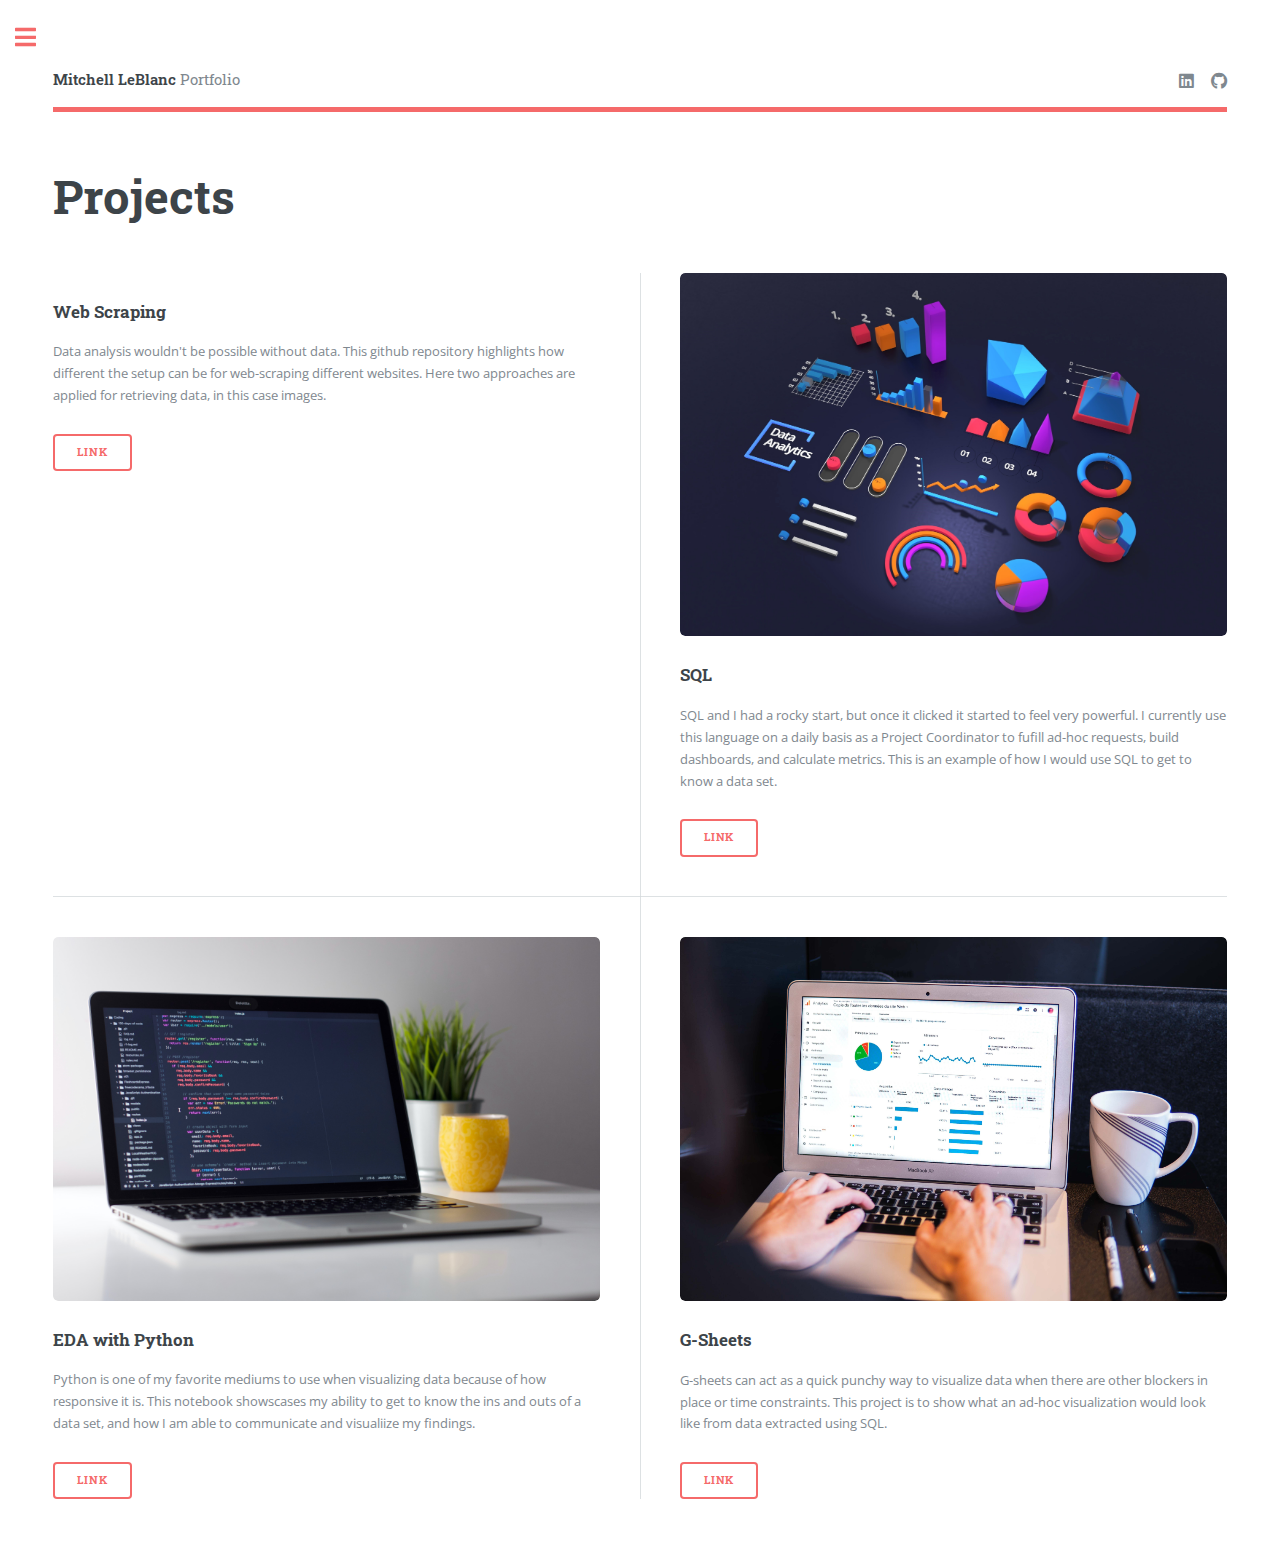
==== commit 6a439919: "Update text and images" ====
--- a/generic.html
+++ b/generic.html
@@ -22,7 +22,7 @@
 
 							<!-- Header -->
 								<header id="header">
-									<a href="index.html" class="logo"><strong>Portfolio</strong> Mitchell LeBlanc</a>
+									<a href="index.html" class="logo"><strong>Mitchell LeBlanc</strong> Portfolio</a>
 									<ul class="icons">
 										<li><a href="https://www.linkedin.com/in/mitchell-leblanc-15a9021b3/" class="icon brands fa-linkedin"><span class="label">Medium</span></a></li>
 										<li><a href="https://github.com/mitchell-MSL" class="icon brands fa-github"><span class="label">Instagram</span></a></li>
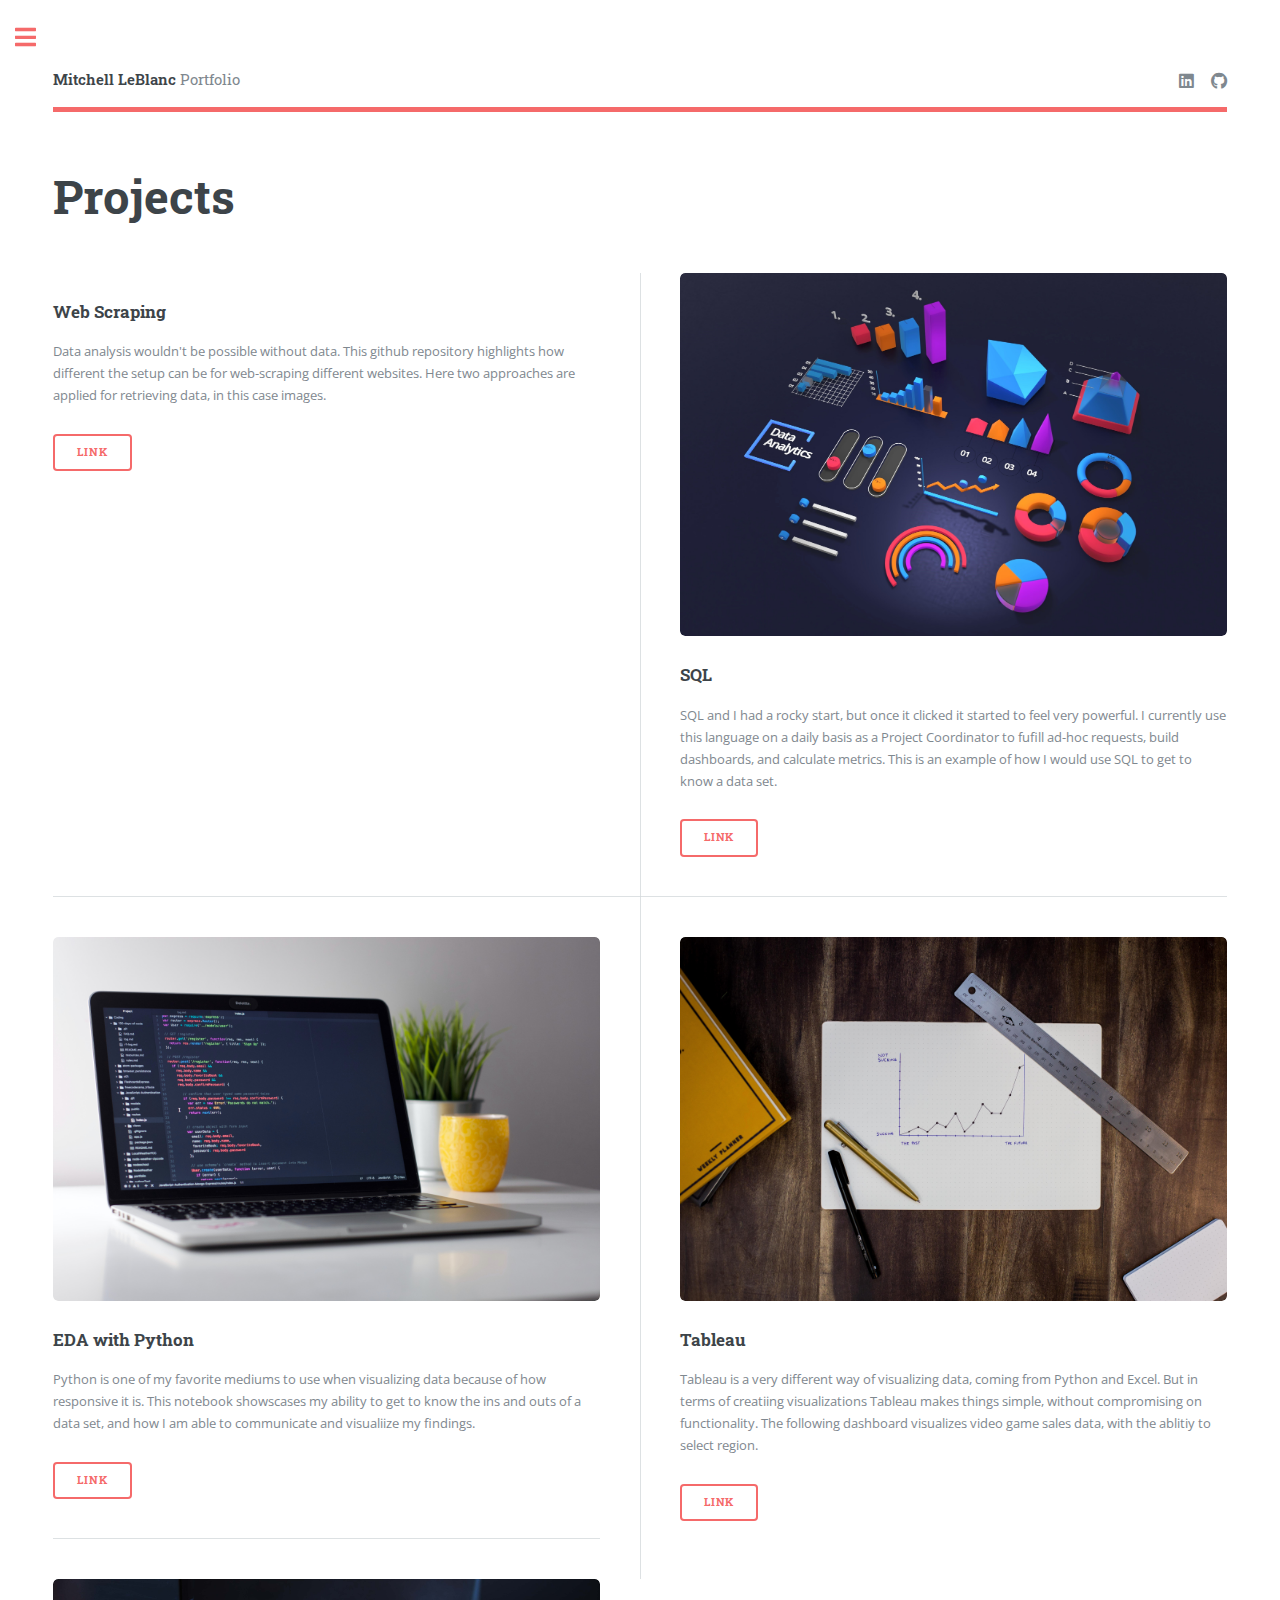
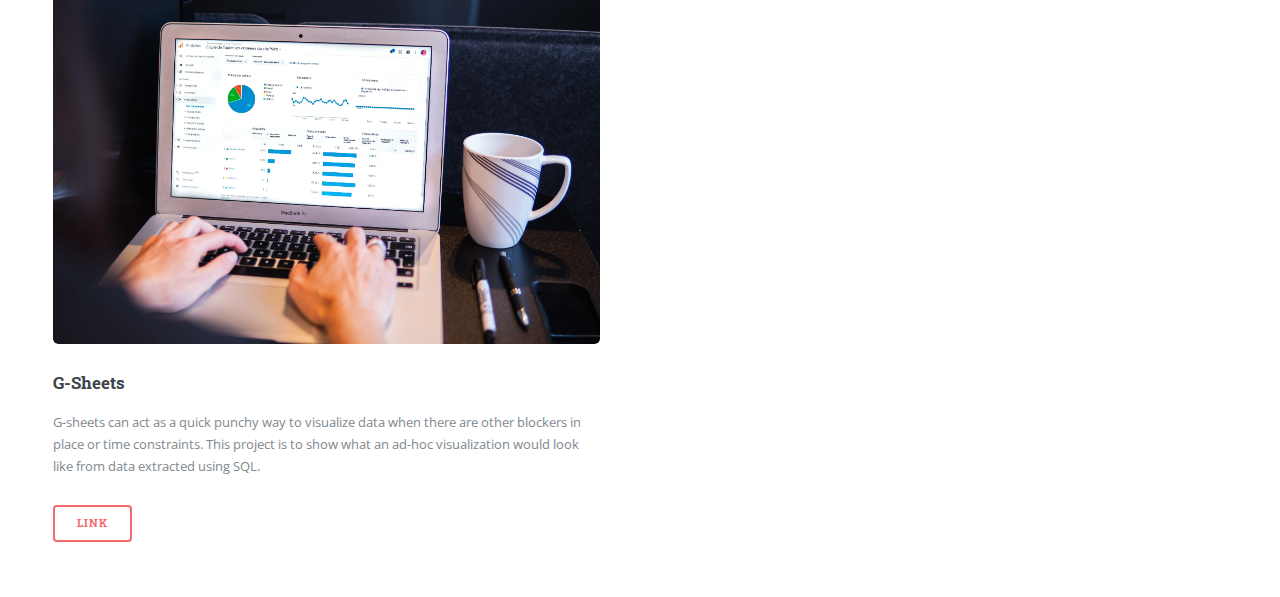
==== commit 59a6c510: "new additions" ====
--- a/generic.html
+++ b/generic.html
@@ -60,6 +60,14 @@
 											</ul>
 										</article>
 										<article>
+											<a href="https://public.tableau.com/app/profile/mitchell.leblanc/viz/VG-sales-analysis/Dashboard1?publish=yes" class="image fit"><img src="images/isaac-smith-6EnTPvPPL6I-unsplash.jpg" alt="" /></a>
+											<h3>Tableau</h3>
+											<p>Tableau is a very different way of visualizing data, coming from Python and Excel. But in terms of creatiing visualizations Tableau makes things simple, without compromising on functionality. The following dashboard visualizes video game sales data, with the ablitiy to select region.</p>
+											<ul class="actions">
+												<li><a href="https://public.tableau.com/app/profile/mitchell.leblanc/viz/VG-sales-analysis/Dashboard1?publish=yes" class="button">Link</a></li>
+											</ul>
+										</article>
+										<article>
 											<a href="https://docs.google.com/spreadsheets/d/18WpMLaXsEoI7jK9ycoTpSMz7BChAx4ia5gBkk2yL51Q/edit#gid=0" class="image fit"><img src="images/myriam-jessier-eveI7MOcSmw-unsplash.jpg" alt="" /></a>
 											<h3>G-Sheets</h3>
 											<p>G-sheets can act as a quick punchy way to visualize data when there are other blockers in place or time constraints. This project is to show what an ad-hoc visualization would look like from data extracted using SQL.</p>
